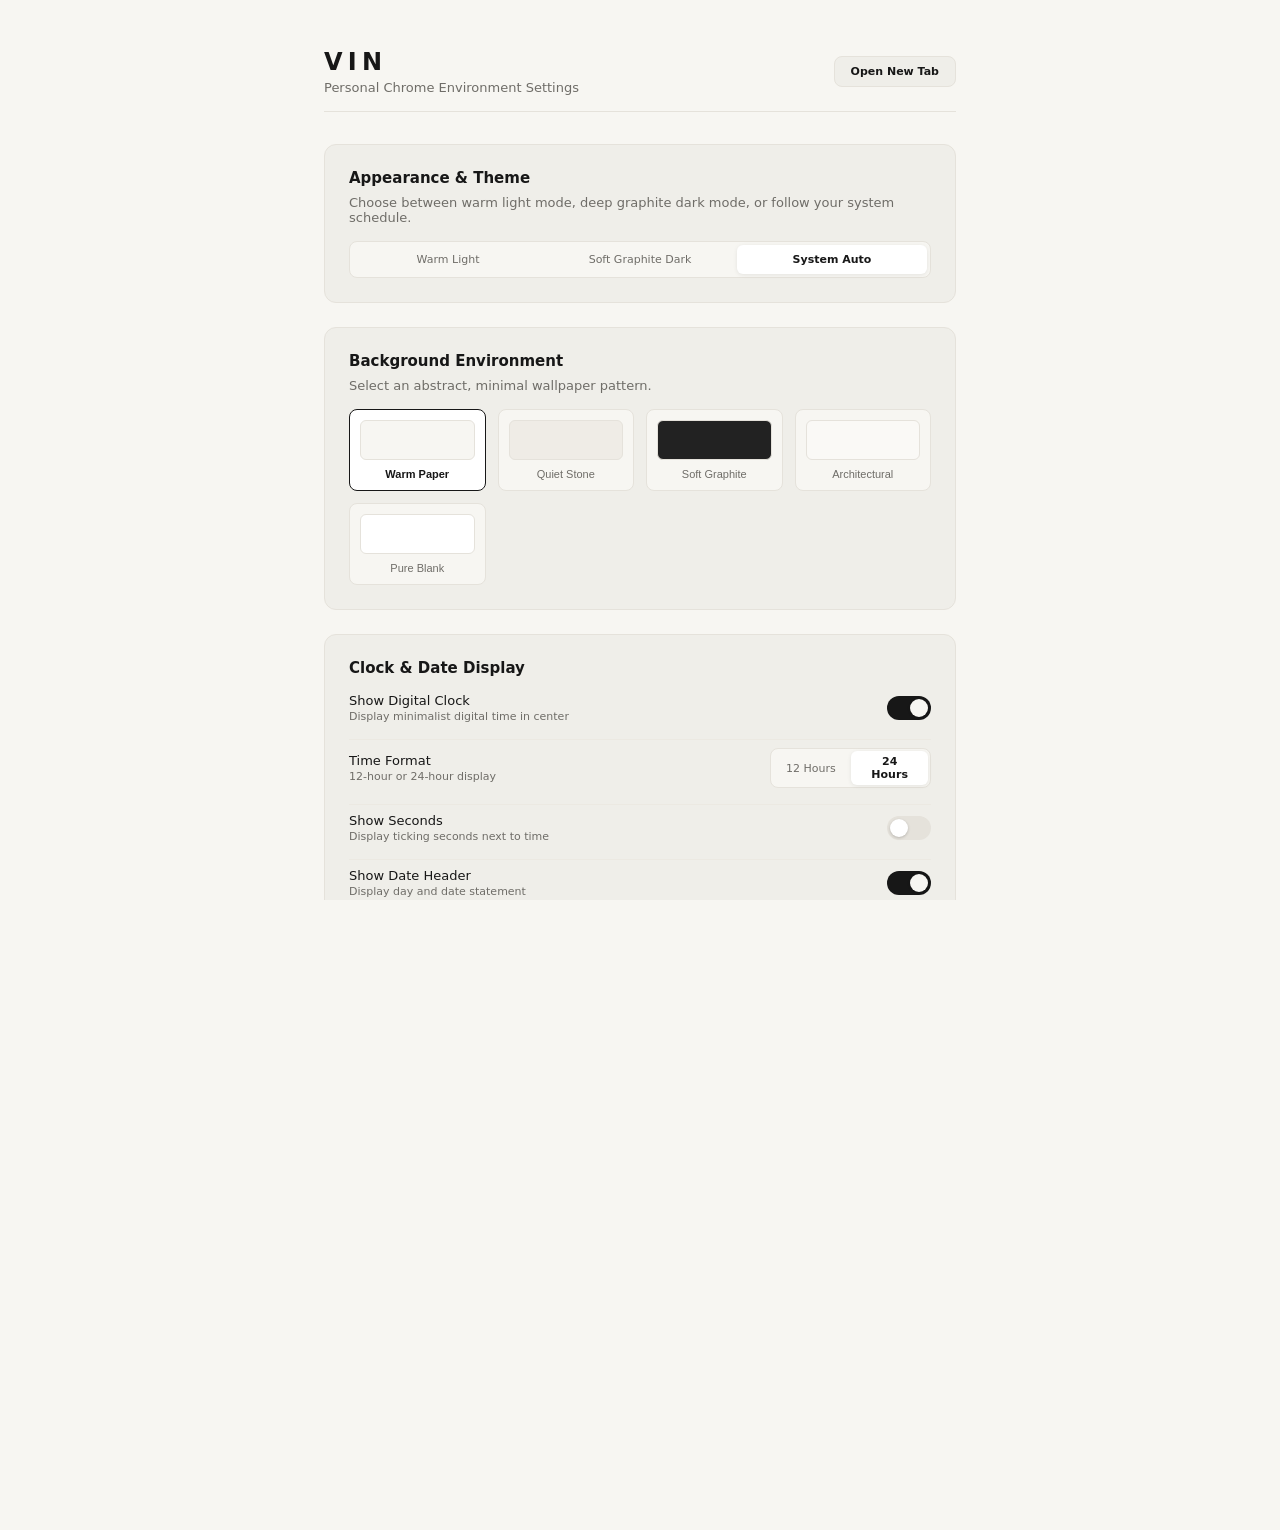
==== options/index.html @ 2b5dd7bc "personalized chrome extension" ====
<!DOCTYPE html>
<html lang="en">
<head>
  <meta charset="UTF-8">
  <meta name="viewport" content="width=device-width, initial-scale=1.0">
  <title>VIN — Environment Options</title>
  <link rel="stylesheet" href="../shared/theme.css">
  <link rel="stylesheet" href="styles.css">
</head>
<body>
  <div class="options-container">
    <header class="options-header">
      <div class="brand">
        <h1>VIN</h1>
        <p>Personal Chrome Environment Settings</p>
      </div>
      <a href="../newtab/index.html" class="preview-btn" target="_blank">Open New Tab</a>
    </header>

    <main class="options-main">

      <!-- Appearance -->
      <section class="card">
        <h2 class="card-title">Appearance & Theme</h2>
        <p class="card-desc">Choose between warm light mode, deep graphite dark mode, or follow your system schedule.</p>
        <div class="segmented-control" id="themeSegmented">
          <button data-value="light" class="segment-btn">Warm Light</button>
          <button data-value="dark" class="segment-btn">Soft Graphite Dark</button>
          <button data-value="auto" class="segment-btn active">System Auto</button>
        </div>
      </section>

      <!-- Backgrounds -->
      <section class="card">
        <h2 class="card-title">Background Environment</h2>
        <p class="card-desc">Select an abstract, minimal wallpaper pattern.</p>
        <div class="bg-options-grid" id="bgGrid">
          <button data-bg="warm-paper" class="bg-card active">
            <div class="bg-preview bg-preview-paper"></div>
            <span>Warm Paper</span>
          </button>
          <button data-bg="quiet-stone" class="bg-card">
            <div class="bg-preview bg-preview-stone"></div>
            <span>Quiet Stone</span>
          </button>
          <button data-bg="soft-graphite" class="bg-card">
            <div class="bg-preview bg-preview-graphite"></div>
            <span>Soft Graphite</span>
          </button>
          <button data-bg="architectural" class="bg-card">
            <div class="bg-preview bg-preview-architectural"></div>
            <span>Architectural</span>
          </button>
          <button data-bg="pure" class="bg-card">
            <div class="bg-preview bg-preview-pure"></div>
            <span>Pure Blank</span>
          </button>
        </div>
      </section>

      <!-- Clock & Date -->
      <section class="card">
        <h2 class="card-title">Clock & Date Display</h2>

        <div class="opt-row">
          <div>
            <span class="opt-name">Show Digital Clock</span>
            <span class="opt-sub">Display minimalist digital time in center</span>
          </div>
          <label class="toggle-switch">
            <input type="checkbox" id="toggleClock" checked>
            <span class="toggle-slider"></span>
          </label>
        </div>

        <div class="opt-row">
          <div>
            <span class="opt-name">Time Format</span>
            <span class="opt-sub">12-hour or 24-hour display</span>
          </div>
          <div class="segmented-control sm" id="formatSegmented">
            <button data-value="12" class="segment-btn">12 Hours</button>
            <button data-value="24" class="segment-btn active">24 Hours</button>
          </div>
        </div>

        <div class="opt-row">
          <div>
            <span class="opt-name">Show Seconds</span>
            <span class="opt-sub">Display ticking seconds next to time</span>
          </div>
          <label class="toggle-switch">
            <input type="checkbox" id="toggleSeconds">
            <span class="toggle-slider"></span>
          </label>
        </div>

        <div class="opt-row">
          <div>
            <span class="opt-name">Show Date Header</span>
            <span class="opt-sub">Display day and date statement</span>
          </div>
          <label class="toggle-switch">
            <input type="checkbox" id="toggleDate" checked>
            <span class="toggle-slider"></span>
          </label>
        </div>
      </section>

      <!-- Philosophy Quote -->
      <section class="card">
        <h2 class="card-title">Personal Statement / Philosophy Quote</h2>

        <div class="opt-row">
          <div>
            <span class="opt-name">Show Quote</span>
            <span class="opt-sub">Display an editorial statement on the New Tab page</span>
          </div>
          <label class="toggle-switch">
            <input type="checkbox" id="toggleQuote" checked>
            <span class="toggle-slider"></span>
          </label>
        </div>

        <div class="opt-field">
          <label for="quoteInput" class="field-label">Custom Phrase</label>
          <input type="text" id="quoteInput" class="opt-input" value="Life was meant to be lived.">
        </div>
      </section>

      <!-- Identity -->
      <section class="card">
        <h2 class="card-title">Identity & Signature</h2>

        <div class="opt-field">
          <label for="nameInput" class="field-label">Full Name</label>
          <input type="text" id="nameInput" class="opt-input" value="Njuguna Kelvin">
        </div>

        <div class="opt-field">
          <label for="shortInput" class="field-label">Short Identity / Monogram</label>
          <input type="text" id="shortInput" class="opt-input" value="Vin">
        </div>

        <div class="opt-row" style="margin-top: 8px;">
          <div>
            <span class="opt-name">Show Corner Signature</span>
            <span class="opt-sub">Subtle designer signature at bottom center</span>
          </div>
          <label class="toggle-switch">
            <input type="checkbox" id="toggleSignature" checked>
            <span class="toggle-slider"></span>
          </label>
        </div>
      </section>

    </main>

    <footer class="options-footer">
      <p>Designed for Njuguna Kelvin (Vin) · Chrome Theme & Environment</p>
    </footer>
  </div>

  <script type="module" src="app.js"></script>
</body>
</html>
---- shared/theme.css ----
/* ==========================================================================
   VIN Chrome Environment — Core Design System & Theme Tokens
   Inspired by Apple visual design, macOS minimalism, Linear, and Arc.
   ========================================================================== */

:root {
  /* Font Family Stack */
  --font-sans: -apple-system, BlinkMacSystemFont, "SF Pro Display", "SF Pro Text", "Inter", system-ui, -apple-system, sans-serif;
  --font-mono: "SF Mono", "Roboto Mono", "Courier New", monospace;

  /* Typography Scale */
  --font-xs: 11px;
  --font-sm: 13px;
  --font-base: 15px;
  --font-md: 18px;
  --font-lg: 24px;
  --font-xl: 32px;
  --font-display: 72px;

  /* Spacing Scale (8px system) */
  --space-1: 4px;
  --space-2: 8px;
  --space-3: 12px;
  --space-4: 16px;
  --space-5: 24px;
  --space-6: 32px;
  --space-7: 48px;
  --space-8: 64px;

  /* Radii */
  --radius-sm: 8px;
  --radius-md: 12px;
  --radius-lg: 20px;
  --radius-full: 9999px;

  /* Transitions */
  --transition-fast: 120ms cubic-bezier(0.16, 1, 0.3, 1);
  --transition-normal: 200ms cubic-bezier(0.16, 1, 0.3, 1);
  --transition-slow: 350ms cubic-bezier(0.16, 1, 0.3, 1);

  /* Light Theme Palette (Warm Near-White Default) */
  --bg: #F7F6F2;
  --surface: #EFEEE9;
  --surface-hover: #E8E6DF;
  --surface-elevated: #FFFFFF;
  --text-primary: #171717;
  --text-secondary: #6F6D68;
  --text-tertiary: #9E9B93;
  --border: #E5E2DB;
  --border-subtle: #ECE9E2;
  --accent: #111111;
  --accent-contrast: #FFFFFF;
  --shadow-subtle: 0 4px 20px rgba(0, 0, 0, 0.03);
  --shadow-elevated: 0 12px 36px rgba(0, 0, 0, 0.06);
  --ring: rgba(17, 17, 17, 0.12);
  --pattern-opacity: 0.04;
}

/* Explicit Dark Theme Mode */
[data-theme="dark"] {
  --bg: #0D0D0D;
  --surface: #151515;
  --surface-hover: #1E1E1E;
  --surface-elevated: #1F1F1F;
  --text-primary: #F5F4EF;
  --text-secondary: #9A9892;
  --text-tertiary: #66645E;
  --border: #242424;
  --border-subtle: #1C1C1C;
  --accent: #F5F4EF;
  --accent-contrast: #0D0D0D;
  --shadow-subtle: 0 4px 24px rgba(0, 0, 0, 0.3);
  --shadow-elevated: 0 12px 40px rgba(0, 0, 0, 0.5);
  --ring: rgba(245, 244, 239, 0.2);
  --pattern-opacity: 0.08;
}

/* Auto Theme Mode (Respects OS preferences when theme === 'auto') */
@media (prefers-color-scheme: dark) {
  [data-theme="auto"] {
    --bg: #0D0D0D;
    --surface: #151515;
    --surface-hover: #1E1E1E;
    --surface-elevated: #1F1F1F;
    --text-primary: #F5F4EF;
    --text-secondary: #9A9892;
    --text-tertiary: #66645E;
    --border: #242424;
    --border-subtle: #1C1C1C;
    --accent: #F5F4EF;
    --accent-contrast: #0D0D0D;
    --shadow-subtle: 0 4px 24px rgba(0, 0, 0, 0.3);
    --shadow-elevated: 0 12px 40px rgba(0, 0, 0, 0.5);
    --ring: rgba(245, 244, 239, 0.2);
    --pattern-opacity: 0.08;
  }
}

/* Core Reset */
*, *::before, *::after {
  box-sizing: border-box;
  margin: 0;
  padding: 0;
}

html, body {
  width: 100%;
  height: 100%;
  font-family: var(--font-sans);
  background-color: var(--bg);
  color: var(--text-primary);
  -webkit-font-smoothing: antialiased;
  -moz-osx-font-smoothing: grayscale;
  text-rendering: optimizeLegibility;
  overflow: hidden;
  transition: background-color var(--transition-normal), color var(--transition-normal);
}

/* Accessibility: Reduced Motion */
@media (prefers-reduced-motion: reduce) {
  *, *::before, *::after {
    animation-duration: 0.01ms !important;
    animation-iteration-count: 1 !important;
    transition-duration: 0.01ms !important;
    scroll-behavior: auto !important;
  }
}
---- options/styles.css ----
/* ==========================================================================
   VIN Chrome Environment — Full Options Page Styles
   ========================================================================== */

body {
  width: 100%;
  min-height: 100vh;
  margin: 0;
  padding: 0;
  background-color: var(--bg);
  color: var(--text-primary);
  font-family: var(--font-sans);
  overflow-y: auto;
}

.options-container {
  max-width: 680px;
  margin: 0 auto;
  padding: var(--space-7) var(--space-5);
  display: flex;
  flex-direction: column;
  gap: var(--space-6);
}

.options-header {
  display: flex;
  align-items: center;
  justify-content: space-between;
  border-bottom: 1px solid var(--border);
  padding-bottom: var(--space-4);
}

.brand h1 {
  font-size: var(--font-lg);
  font-weight: 700;
  letter-spacing: 0.22em;
  text-transform: uppercase;
  color: var(--text-primary);
}

.brand p {
  font-size: var(--font-sm);
  color: var(--text-secondary);
  margin-top: 4px;
}

.preview-btn {
  display: inline-flex;
  align-items: center;
  padding: 8px 16px;
  font-size: var(--font-xs);
  font-weight: 600;
  color: var(--text-primary);
  background-color: var(--surface);
  border: 1px solid var(--border);
  border-radius: var(--radius-sm);
  text-decoration: none;
  transition: all var(--transition-fast);
}

.preview-btn:hover {
  background-color: var(--surface-hover);
}

.options-main {
  display: flex;
  flex-direction: column;
  gap: var(--space-5);
}

.card {
  padding: var(--space-5);
  background-color: var(--surface);
  border: 1px solid var(--border);
  border-radius: var(--radius-md);
  display: flex;
  flex-direction: column;
  gap: var(--space-4);
}

.card-title {
  font-size: var(--font-base);
  font-weight: 600;
  color: var(--text-primary);
}

.card-desc {
  font-size: var(--font-sm);
  color: var(--text-secondary);
  margin-top: -8px;
}

.opt-row {
  display: flex;
  align-items: center;
  justify-content: space-between;
  padding-top: var(--space-2);
  border-top: 1px solid var(--border-subtle);
}

.opt-row:first-of-type {
  border-top: none;
  padding-top: 0;
}

.opt-name {
  display: block;
  font-size: var(--font-sm);
  font-weight: 500;
  color: var(--text-primary);
}

.opt-sub {
  display: block;
  font-size: var(--font-xs);
  color: var(--text-secondary);
  margin-top: 2px;
}

/* Segmented Control */
.segmented-control {
  display: flex;
  background-color: var(--bg);
  padding: 3px;
  border-radius: var(--radius-sm);
  border: 1px solid var(--border);
  gap: 2px;
}

.segmented-control.sm {
  padding: 2px;
}

.segment-btn {
  flex: 1;
  padding: 8px var(--space-3);
  font-size: var(--font-xs);
  font-weight: 500;
  font-family: var(--font-sans);
  color: var(--text-secondary);
  background: transparent;
  border: none;
  border-radius: calc(var(--radius-sm) - 2px);
  cursor: pointer;
  transition: all var(--transition-fast);
}

.segmented-control.sm .segment-btn {
  padding: 4px 12px;
}

.segment-btn:hover {
  color: var(--text-primary);
}

.segment-btn.active {
  background-color: var(--surface-elevated);
  color: var(--text-primary);
  box-shadow: 0 1px 4px rgba(0, 0, 0, 0.08);
  font-weight: 600;
}

/* Toggle Switch */
.toggle-switch {
  position: relative;
  display: inline-block;
  width: 44px;
  height: 24px;
}

.toggle-switch input {
  opacity: 0;
  width: 0;
  height: 0;
}

.toggle-slider {
  position: absolute;
  cursor: pointer;
  inset: 0;
  background-color: var(--border);
  border-radius: var(--radius-full);
  transition: background-color var(--transition-fast);
}

.toggle-slider::before {
  position: absolute;
  content: "";
  height: 18px;
  width: 18px;
  left: 3px;
  bottom: 3px;
  background-color: #FFFFFF;
  border-radius: 50%;
  box-shadow: 0 1px 3px rgba(0,0,0,0.2);
  transition: transform var(--transition-fast);
}

input:checked + .toggle-slider {
  background-color: var(--text-primary);
}

input:checked + .toggle-slider::before {
  transform: translateX(20px);
  background-color: var(--bg);
}

/* Background Cards Grid */
.bg-options-grid {
  display: grid;
  grid-template-columns: repeat(auto-fill, minmax(110px, 1fr));
  gap: var(--space-3);
}

.bg-card {
  display: flex;
  flex-direction: column;
  align-items: center;
  gap: 8px;
  padding: 10px;
  background-color: var(--bg);
  border: 1px solid var(--border);
  border-radius: var(--radius-sm);
  cursor: pointer;
  font-size: var(--font-xs);
  color: var(--text-secondary);
  transition: all var(--transition-fast);
}

.bg-card.active {
  border-color: var(--text-primary);
  color: var(--text-primary);
  background-color: var(--surface-elevated);
  font-weight: 600;
}

.bg-preview {
  width: 100%;
  height: 40px;
  border-radius: calc(var(--radius-sm) - 2px);
  border: 1px solid var(--border);
}

.bg-preview-paper { background: #F7F6F2; }
.bg-preview-stone { background: #EFECE6; }
.bg-preview-graphite { background: #222222; }
.bg-preview-architectural { background: #FAF9F6; }
.bg-preview-pure { background: #FFFFFF; }

/* Fields */
.opt-field {
  display: flex;
  flex-direction: column;
  gap: 6px;
}

.field-label {
  font-size: var(--font-xs);
  color: var(--text-secondary);
  font-weight: 500;
}

.opt-input {
  width: 100%;
  padding: 8px 12px;
  font-family: var(--font-sans);
  font-size: var(--font-sm);
  background-color: var(--bg);
  border: 1px solid var(--border);
  border-radius: var(--radius-sm);
  color: var(--text-primary);
  outline: none;
  transition: border-color var(--transition-fast);
}

.opt-input:focus {
  border-color: var(--text-primary);
}

.options-footer {
  text-align: center;
  font-size: var(--font-xs);
  color: var(--text-tertiary);
  padding-top: var(--space-4);
  border-top: 1px solid var(--border);
}
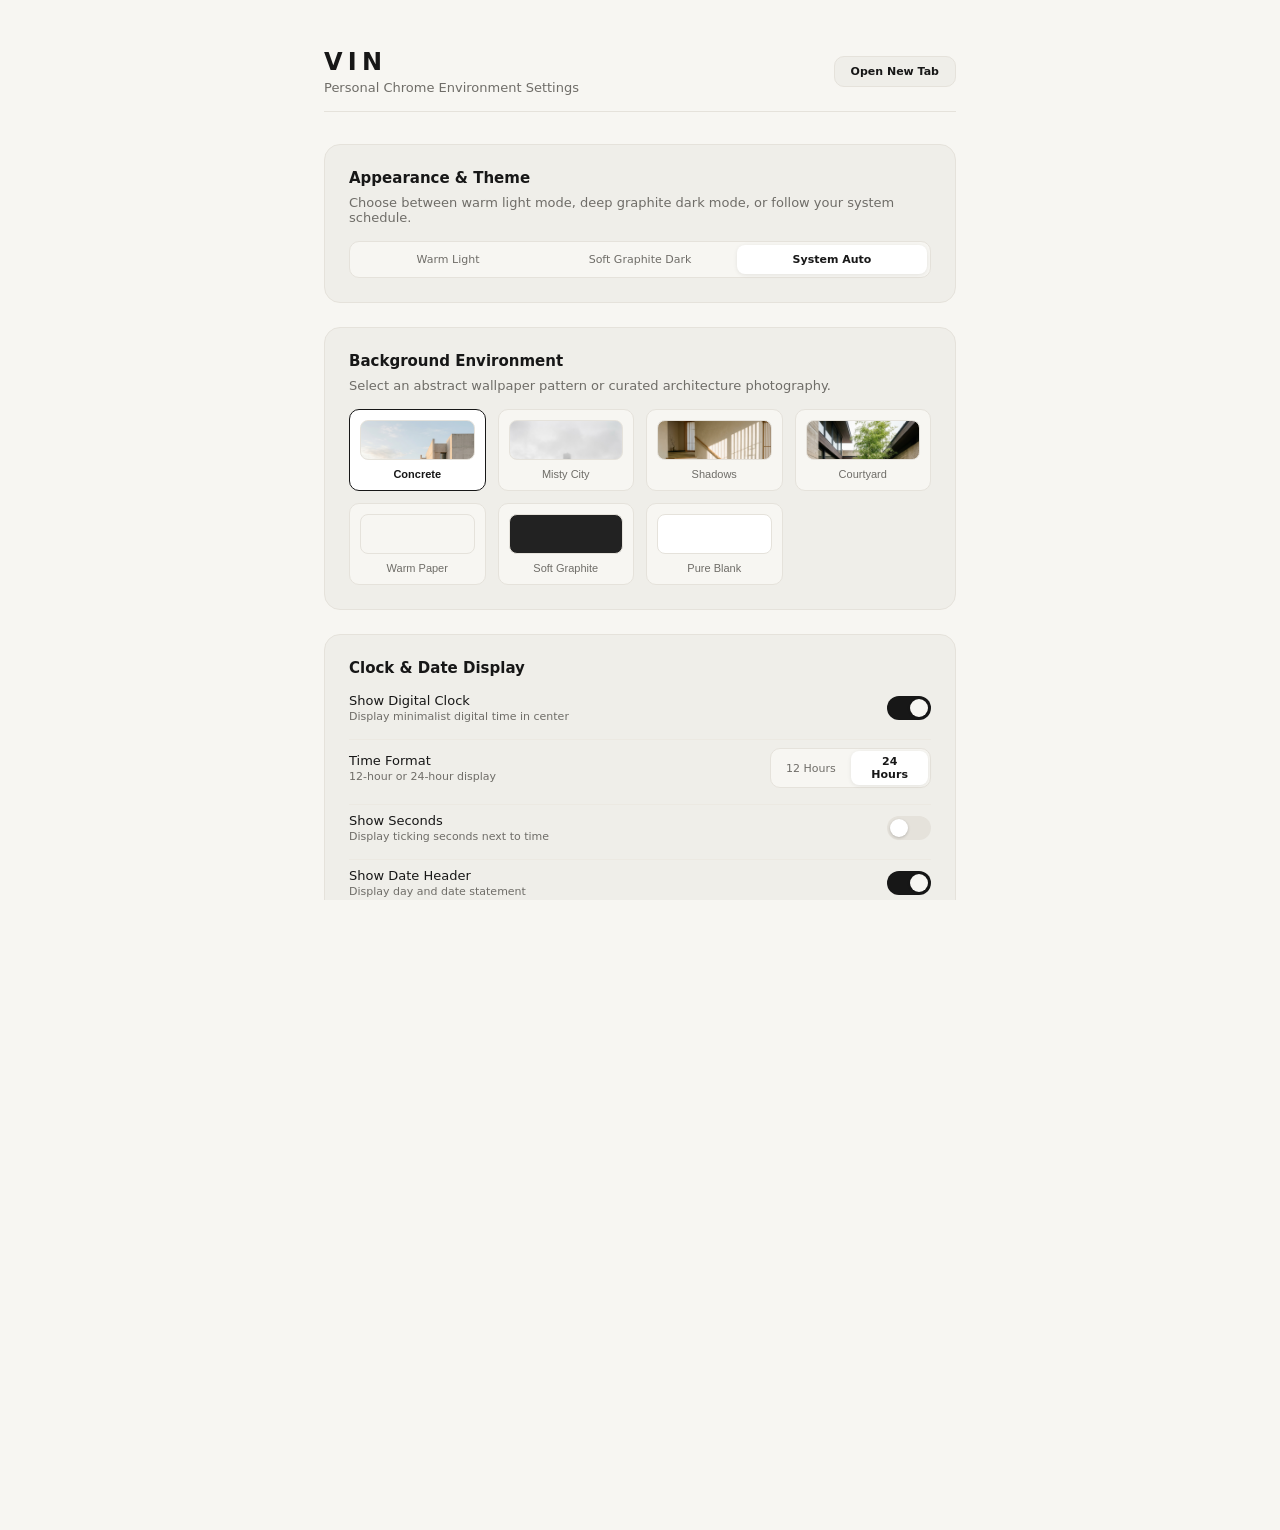
==== commit eabbe102: "smoothness" ====
--- a/options/index.html
+++ b/options/index.html
@@ -5,6 +5,7 @@
   <meta name="viewport" content="width=device-width, initial-scale=1.0">
   <title>VIN — Environment Options</title>
   <link rel="stylesheet" href="../shared/theme.css">
+  <link rel="stylesheet" href="../assets/backgrounds/background-patterns.css">
   <link rel="stylesheet" href="styles.css">
 </head>
 <body>
@@ -14,7 +15,7 @@
         <h1>VIN</h1>
         <p>Personal Chrome Environment Settings</p>
       </div>
-      <a href="../newtab/index.html" class="preview-btn" target="_blank">Open New Tab</a>
+      <a href="../newtab/index.html" class="preview-btn tactile-btn" target="_blank">Open New Tab</a>
     </header>
 
     <main class="options-main">
@@ -24,34 +25,42 @@
         <h2 class="card-title">Appearance & Theme</h2>
         <p class="card-desc">Choose between warm light mode, deep graphite dark mode, or follow your system schedule.</p>
         <div class="segmented-control" id="themeSegmented">
-          <button data-value="light" class="segment-btn">Warm Light</button>
-          <button data-value="dark" class="segment-btn">Soft Graphite Dark</button>
-          <button data-value="auto" class="segment-btn active">System Auto</button>
+          <button data-value="light" class="segment-btn tactile-btn">Warm Light</button>
+          <button data-value="dark" class="segment-btn tactile-btn">Soft Graphite Dark</button>
+          <button data-value="auto" class="segment-btn tactile-btn active">System Auto</button>
         </div>
       </section>
 
       <!-- Backgrounds -->
       <section class="card">
         <h2 class="card-title">Background Environment</h2>
-        <p class="card-desc">Select an abstract, minimal wallpaper pattern.</p>
+        <p class="card-desc">Select an abstract wallpaper pattern or curated architecture photography.</p>
         <div class="bg-options-grid" id="bgGrid">
-          <button data-bg="warm-paper" class="bg-card active">
+          <button data-bg="arch-1" class="bg-card tactile-btn active">
+            <div class="bg-preview" style="background-image: url('../assets/backgrounds/arch-1.png'); background-size: cover;"></div>
+            <span>Concrete</span>
+          </button>
+          <button data-bg="city-1" class="bg-card tactile-btn">
+            <div class="bg-preview" style="background-image: url('../assets/backgrounds/city-1.png'); background-size: cover;"></div>
+            <span>Misty City</span>
+          </button>
+          <button data-bg="arch-2" class="bg-card tactile-btn">
+            <div class="bg-preview" style="background-image: url('../assets/backgrounds/arch-2.png'); background-size: cover;"></div>
+            <span>Shadows</span>
+          </button>
+          <button data-bg="arch-3" class="bg-card tactile-btn">
+            <div class="bg-preview" style="background-image: url('../assets/backgrounds/arch-3.png'); background-size: cover;"></div>
+            <span>Courtyard</span>
+          </button>
+          <button data-bg="warm-paper" class="bg-card tactile-btn">
             <div class="bg-preview bg-preview-paper"></div>
             <span>Warm Paper</span>
           </button>
-          <button data-bg="quiet-stone" class="bg-card">
-            <div class="bg-preview bg-preview-stone"></div>
-            <span>Quiet Stone</span>
-          </button>
-          <button data-bg="soft-graphite" class="bg-card">
+          <button data-bg="soft-graphite" class="bg-card tactile-btn">
             <div class="bg-preview bg-preview-graphite"></div>
             <span>Soft Graphite</span>
           </button>
-          <button data-bg="architectural" class="bg-card">
-            <div class="bg-preview bg-preview-architectural"></div>
-            <span>Architectural</span>
-          </button>
-          <button data-bg="pure" class="bg-card">
+          <button data-bg="pure" class="bg-card tactile-btn">
             <div class="bg-preview bg-preview-pure"></div>
             <span>Pure Blank</span>
           </button>
@@ -79,8 +88,8 @@
             <span class="opt-sub">12-hour or 24-hour display</span>
           </div>
           <div class="segmented-control sm" id="formatSegmented">
-            <button data-value="12" class="segment-btn">12 Hours</button>
-            <button data-value="24" class="segment-btn active">24 Hours</button>
+            <button data-value="12" class="segment-btn tactile-btn">12 Hours</button>
+            <button data-value="24" class="segment-btn tactile-btn active">24 Hours</button>
           </div>
         </div>
 
--- a/shared/theme.css
+++ b/shared/theme.css
@@ -1,11 +1,11 @@
 /* ==========================================================================
    VIN Chrome Environment — Core Design System & Theme Tokens
-   Inspired by Apple visual design, macOS minimalism, Linear, and Arc.
+   Inspired by Apple visual design, iOS fluid physics, macOS minimalism, Linear, and Arc.
    ========================================================================== */
 
 :root {
   /* Font Family Stack */
-  --font-sans: -apple-system, BlinkMacSystemFont, "SF Pro Display", "SF Pro Text", "Inter", system-ui, -apple-system, sans-serif;
+  --font-sans: -apple-system, BlinkMacSystemFont, "SF Pro Display", "SF Pro Text", "Inter", system-ui, sans-serif;
   --font-mono: "SF Mono", "Roboto Mono", "Courier New", monospace;
 
   /* Typography Scale */
@@ -27,16 +27,21 @@
   --space-7: 48px;
   --space-8: 64px;
 
-  /* Radii */
-  --radius-sm: 8px;
-  --radius-md: 12px;
-  --radius-lg: 20px;
+  /* iOS Continuous Curvature (Squircle) Radii System */
+  --radius-xs: 6px;
+  --radius-sm: 10px;
+  --radius-md: 16px;
+  --radius-lg: 24px;
+  --radius-xl: 32px;
   --radius-full: 9999px;
 
-  /* Transitions */
+  /* Fluid Motion & Spring Physics */
   --transition-fast: 120ms cubic-bezier(0.16, 1, 0.3, 1);
-  --transition-normal: 200ms cubic-bezier(0.16, 1, 0.3, 1);
-  --transition-slow: 350ms cubic-bezier(0.16, 1, 0.3, 1);
+  --transition-normal: 240ms cubic-bezier(0.16, 1, 0.3, 1);
+  --transition-slow: 400ms cubic-bezier(0.16, 1, 0.3, 1);
+  --ease-spring: cubic-bezier(0.34, 1.56, 0.64, 1);
+  --ease-spatial: cubic-bezier(0.32, 0.72, 0, 1);
+  --ease-bounce: cubic-bezier(0.175, 0.885, 0.32, 1.275);
 
   /* Light Theme Palette (Warm Near-White Default) */
   --bg: #F7F6F2;
@@ -52,8 +57,13 @@
   --accent-contrast: #FFFFFF;
   --shadow-subtle: 0 4px 20px rgba(0, 0, 0, 0.03);
   --shadow-elevated: 0 12px 36px rgba(0, 0, 0, 0.06);
+  --shadow-spatial: 0 30px 80px rgba(0, 0, 0, 0.18);
   --ring: rgba(17, 17, 17, 0.12);
   --pattern-opacity: 0.04;
+
+  /* Wallpaper Dynamic Controls */
+  --bg-dim-opacity: 0.15;
+  --bg-blur-val: 0px;
 }
 
 /* Explicit Dark Theme Mode */
@@ -71,6 +81,7 @@
   --accent-contrast: #0D0D0D;
   --shadow-subtle: 0 4px 24px rgba(0, 0, 0, 0.3);
   --shadow-elevated: 0 12px 40px rgba(0, 0, 0, 0.5);
+  --shadow-spatial: 0 30px 90px rgba(0, 0, 0, 0.6);
   --ring: rgba(245, 244, 239, 0.2);
   --pattern-opacity: 0.08;
 }
@@ -91,6 +102,7 @@
     --accent-contrast: #0D0D0D;
     --shadow-subtle: 0 4px 24px rgba(0, 0, 0, 0.3);
     --shadow-elevated: 0 12px 40px rgba(0, 0, 0, 0.5);
+    --shadow-spatial: 0 30px 90px rgba(0, 0, 0, 0.6);
     --ring: rgba(245, 244, 239, 0.2);
     --pattern-opacity: 0.08;
   }
@@ -116,6 +128,15 @@
   transition: background-color var(--transition-normal), color var(--transition-normal);
 }
 
+/* Tactile Micro-Physics Feedback Classes */
+.tactile-btn {
+  transition: transform var(--transition-fast), background-color var(--transition-fast), box-shadow var(--transition-fast);
+}
+
+.tactile-btn:active {
+  transform: scale(0.95) !important;
+}
+
 /* Accessibility: Reduced Motion */
 @media (prefers-reduced-motion: reduce) {
   *, *::before, *::after {
--- a/assets/backgrounds/background-patterns.css
+++ b/assets/backgrounds/background-patterns.css
@@ -0,0 +1,95 @@
+/* ==========================================================================
+   VIN Chrome Environment — Background Pattern & Photo Wallpaper Definitions
+   Self-contained procedural SVGs + curated architectural & custom image wallpapers.
+   ========================================================================== */
+
+/* Background Pattern & Image Container */
+.bg-layer {
+  position: fixed;
+  inset: -20px; /* Slight bleed for parallax pan */
+  pointer-events: none;
+  z-index: 0;
+  background-position: center;
+  background-size: cover;
+  background-repeat: no-repeat;
+  transition: opacity 600ms cubic-bezier(0.16, 1, 0.3, 1),
+              filter 400ms cubic-bezier(0.16, 1, 0.3, 1),
+              transform 150ms ease-out;
+  filter: blur(var(--bg-blur-val, 0px));
+  transform: translate3d(calc(var(--mx, 0) * -12px), calc(var(--my, 0) * -12px), 0) scale(1.03);
+  will-change: transform, opacity;
+}
+
+/* Dim Overlay Layer */
+.bg-dim-overlay {
+  position: fixed;
+  inset: 0;
+  pointer-events: none;
+  z-index: 1;
+  background-color: #000000;
+  opacity: var(--bg-dim-opacity, 0.22);
+  transition: opacity 300ms cubic-bezier(0.16, 1, 0.3, 1);
+}
+
+/* 1. Warm Paper (Subtle paper fiber / grain) */
+[data-background="warm-paper"] .bg-layer {
+  background-image: url("data:image/svg+xml,%3Csvg viewBox='0 0 200 200' xmlns='http://www.w3.org/2000/svg'%3E%3Cfilter id='noiseFilter'%3E%3CfeTurbulence type='fractalNoise' baseFrequency='0.8' numOctaves='3' stitchTiles='stitch'/%3E%3CfeColorMatrix type='matrix' values='1 0 0 0 0  0 1 0 0 0  0 0 1 0 0  0 0 0 0.15 0'/%3E%3C/filter%3E%3Crect width='100%25' height='100%25' filter='url(%23noiseFilter)'/%3E%3C/svg%3E");
+  background-size: auto;
+  opacity: var(--pattern-opacity);
+}
+
+/* 2. Quiet Stone (Subtle stipple micro-dots) */
+[data-background="quiet-stone"] .bg-layer {
+  background-image: url("data:image/svg+xml,%3Csvg width='32' height='32' viewBox='0 0 32 32' fill='none' xmlns='http://www.w3.org/2000/svg'%3E%3Ccircle cx='4' cy='4' r='1' fill='%23888888' fill-opacity='0.25'/%3E%3Ccircle cx='20' cy='18' r='0.8' fill='%23888888' fill-opacity='0.2'/%3E%3Ccircle cx='28' cy='8' r='0.6' fill='%23888888' fill-opacity='0.15'/%3E%3C/svg%3E");
+  background-size: auto;
+  opacity: calc(var(--pattern-opacity) * 2);
+}
+
+/* 3. Soft Graphite (Darker micro-mesh texture) */
+[data-background="soft-graphite"] .bg-layer {
+  background-image: url("data:image/svg+xml,%3Csvg width='24' height='24' viewBox='0 0 24 24' fill='none' xmlns='http://www.w3.org/2000/svg'%3E%3Cpath d='M0 12H24M12 0V24' stroke='%23888888' stroke-width='0.5' stroke-opacity='0.15'/%3E%3C/svg%3E");
+  background-size: auto;
+  opacity: var(--pattern-opacity);
+}
+
+/* 4. Architectural (Minimal structural geometric lines) */
+[data-background="architectural"] .bg-layer {
+  background-image: url("data:image/svg+xml,%3Csvg width='80' height='80' viewBox='0 0 80 80' fill='none' xmlns='http://www.w3.org/2000/svg'%3E%3Cpath d='M0 80L80 0M0 0H80V80' stroke='%23888888' stroke-width='0.5' stroke-opacity='0.15'/%3E%3C/svg%3E");
+  background-size: 160px 160px;
+  opacity: calc(var(--pattern-opacity) * 1.5);
+}
+
+/* 5. Pure (Clean, untextured monochrome canvas) */
+[data-background="pure"] .bg-layer {
+  opacity: 0;
+}
+
+/* 6. Concrete Minimalism Photo Wallpaper (Default Start) */
+[data-background="arch-1"] .bg-layer {
+  background-image: url('arch-1.png');
+  opacity: 0.95;
+}
+
+/* 7. Misty City Geometry Photo Wallpaper */
+[data-background="city-1"] .bg-layer {
+  background-image: url('city-1.png');
+  opacity: 0.95;
+}
+
+/* 8. Architectural Shadows Photo Wallpaper */
+[data-background="arch-2"] .bg-layer {
+  background-image: url('arch-2.png');
+  opacity: 0.95;
+}
+
+/* 9. Japanese Courtyard Photo Wallpaper */
+[data-background="arch-3"] .bg-layer {
+  background-image: url('arch-3.png');
+  opacity: 0.95;
+}
+
+/* 10. User Uploaded Custom Image Wallpaper */
+[data-background="custom"] .bg-layer {
+  background-image: var(--custom-bg-url, none);
+  opacity: 0.98;
+}
